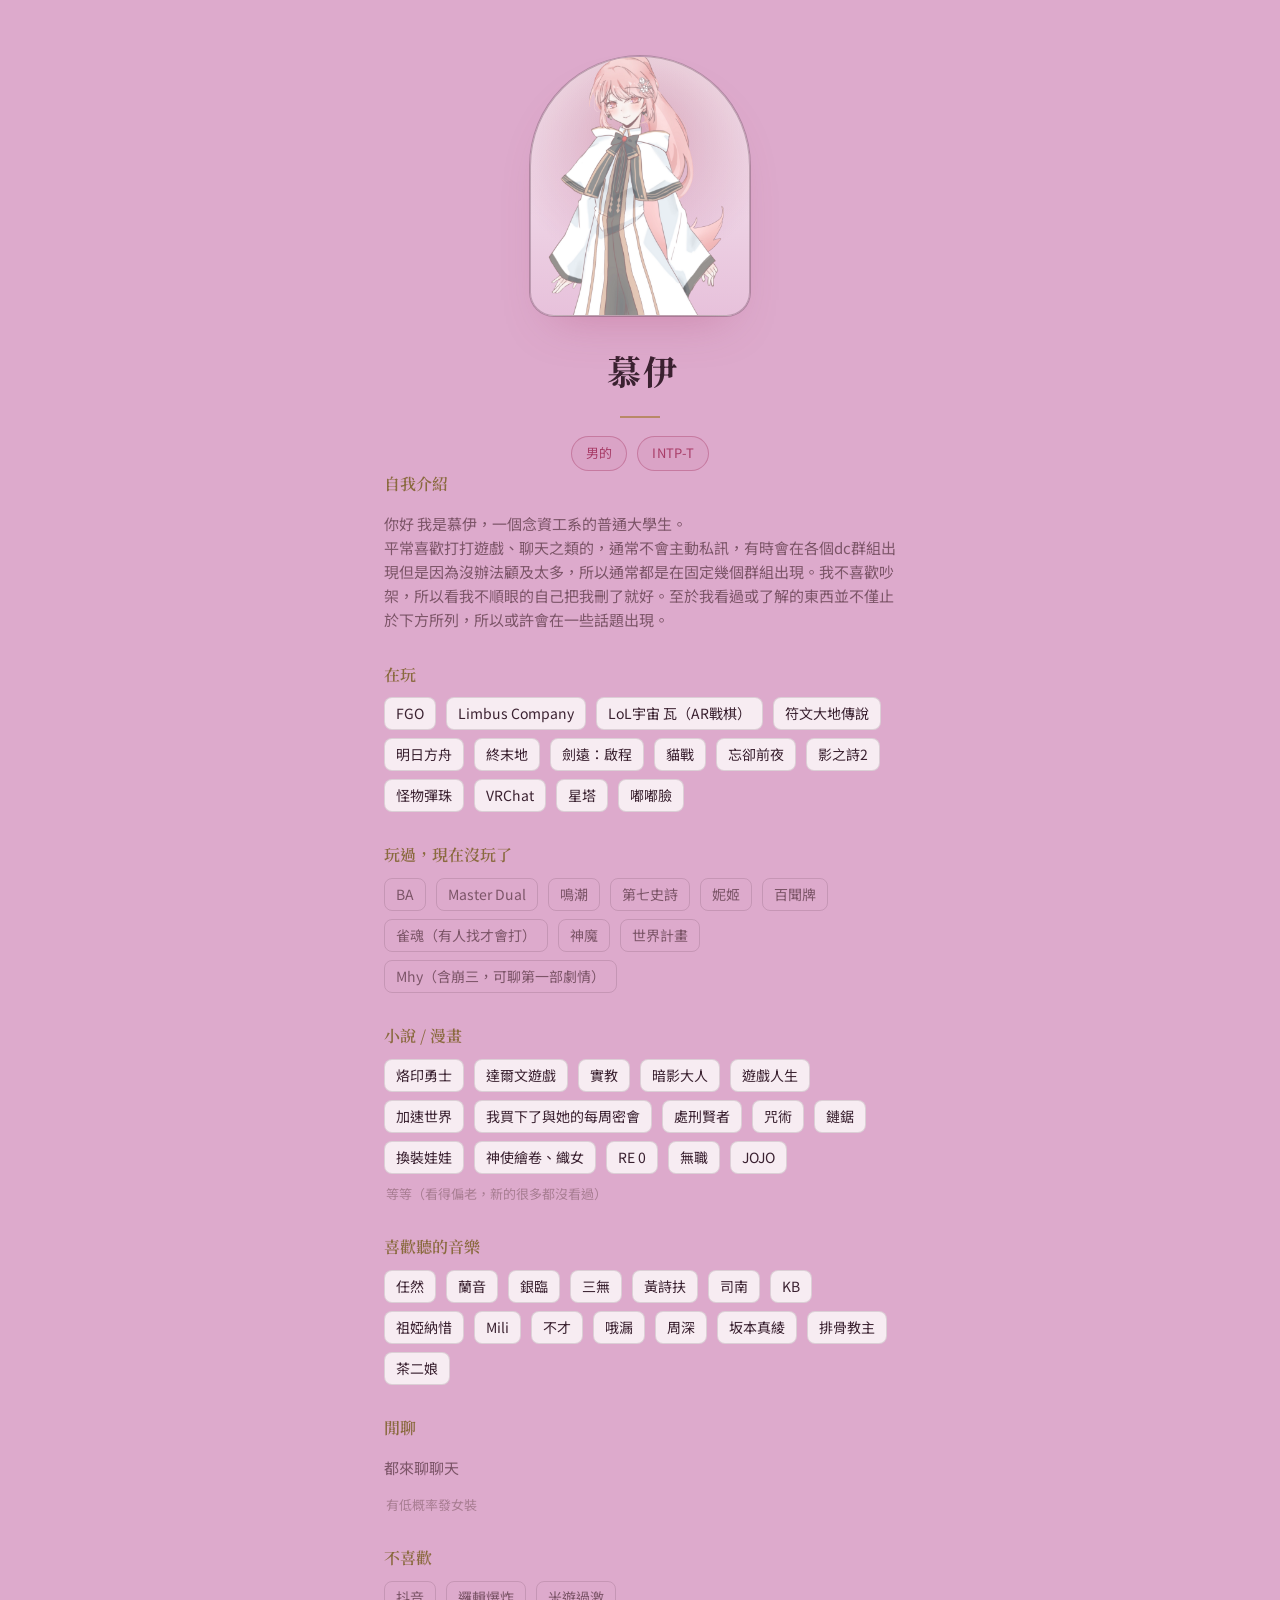
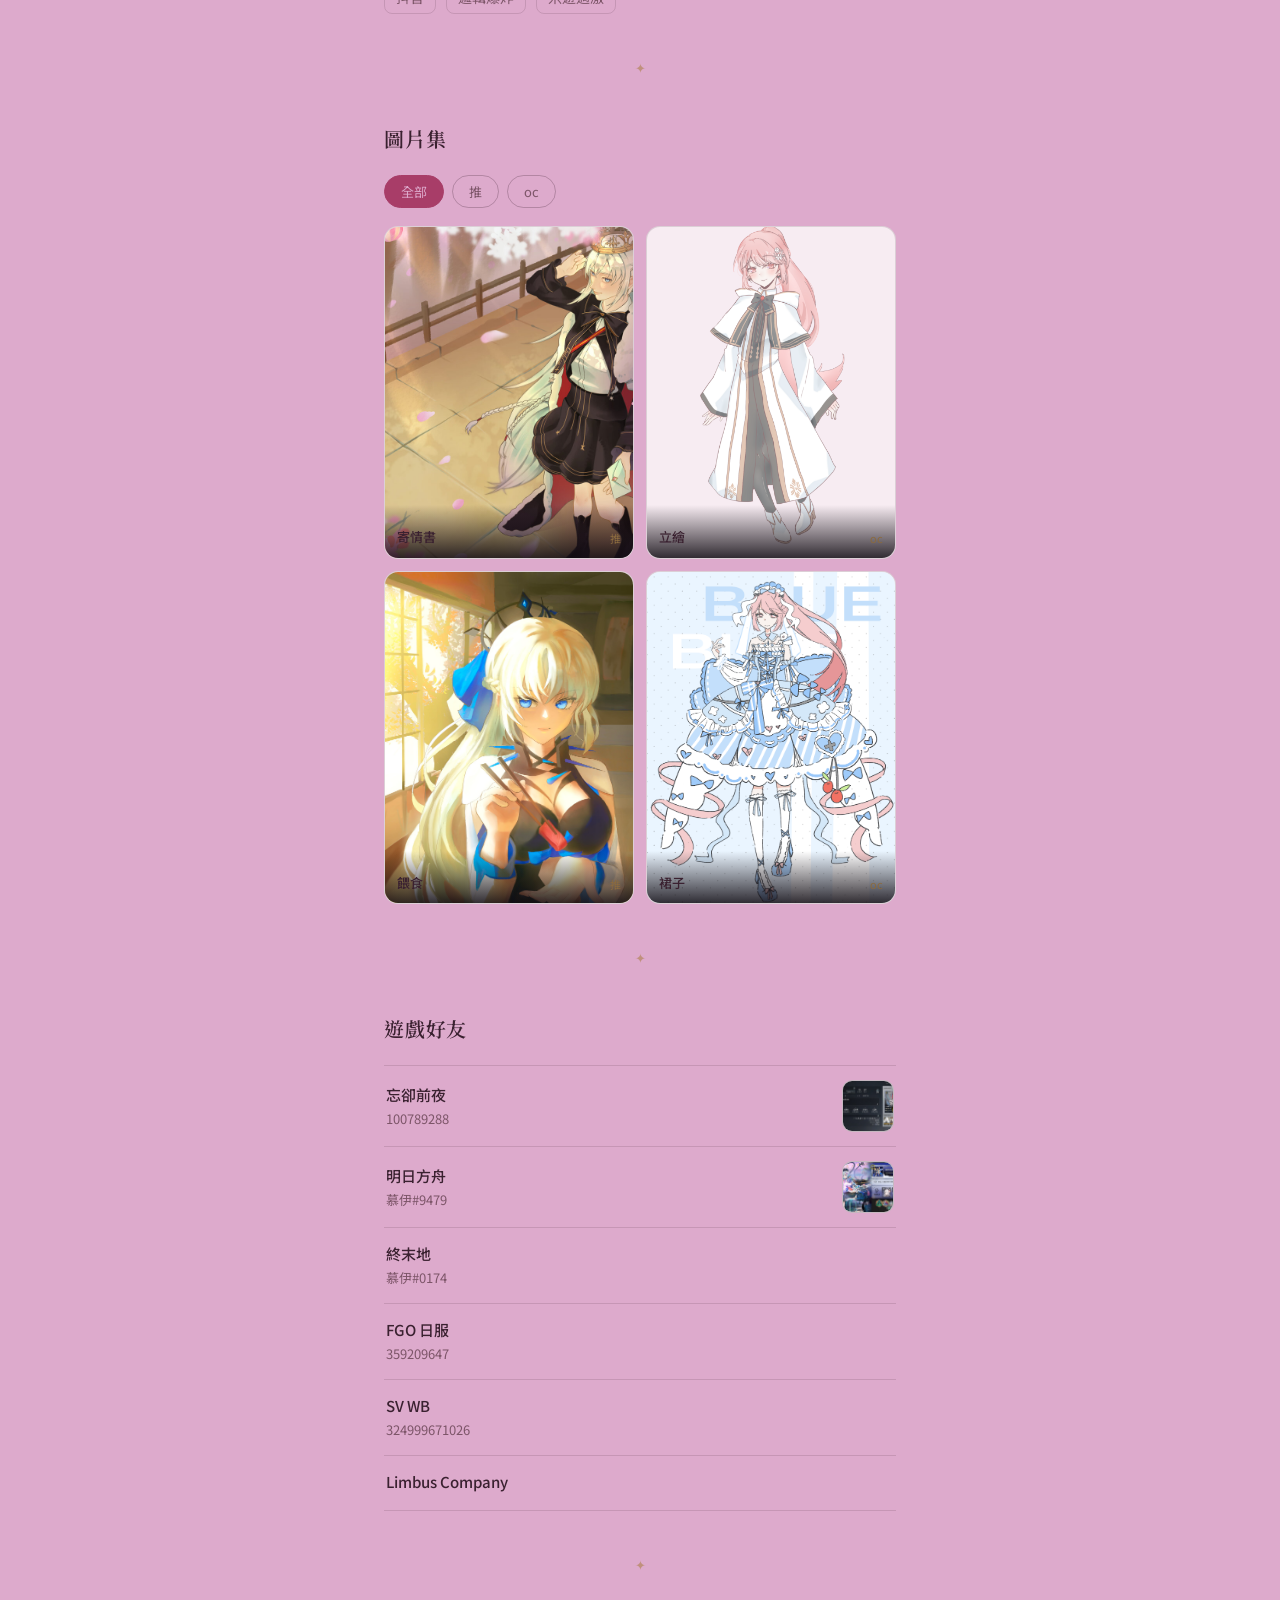
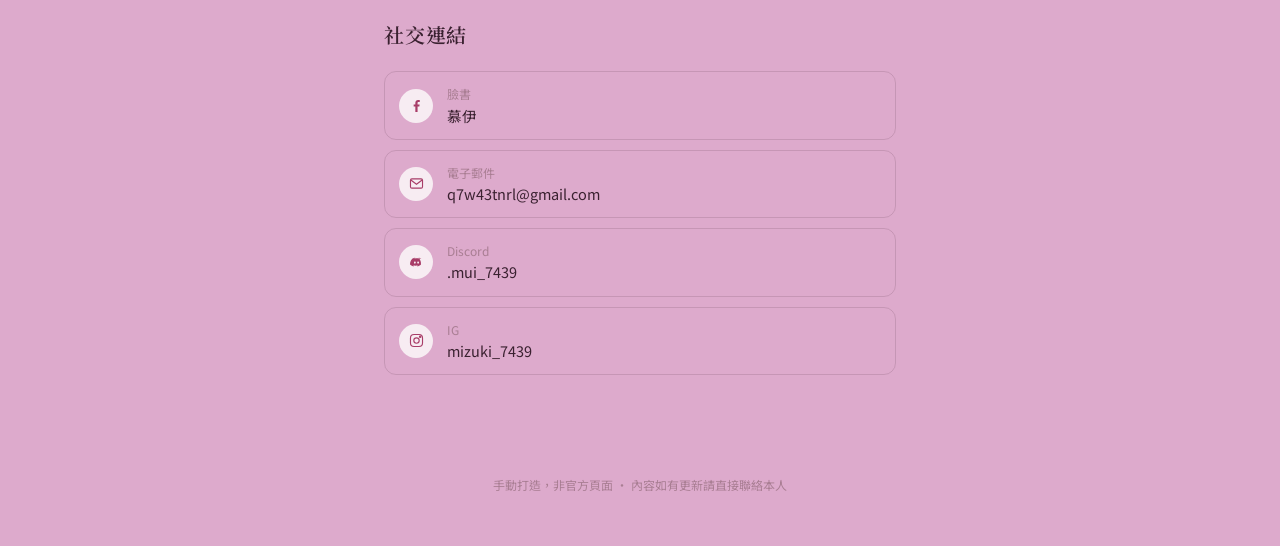
==== index.html @ de27604f "Add files via upload" ====
<!DOCTYPE html>
<html lang="zh-Hant">
<head>
<meta charset="UTF-8" />
<meta name="viewport" content="width=device-width, initial-scale=1.0" />
<title>慕伊</title>
<meta name="description" content="慕伊的檔案" />
<link rel="icon" href="data:,">
<link rel="preconnect" href="https://fonts.googleapis.com">
<link rel="preconnect" href="https://fonts.gstatic.com" crossorigin>
<link href="https://fonts.googleapis.com/css2?family=Noto+Serif+TC:wght@500;700&family=Noto+Sans+TC:wght@400;500;700&display=swap" rel="stylesheet">
<link rel="stylesheet" href="style.css" />
</head>
<body>

<div class="page">

  <!-- 個人檔案 -->
  <header class="hero" id="hero"></header>

  <!-- 關於 / 遊戲清單 -->
  <section class="section" id="about-section">
    <div id="about"></div>
  </section>

  <div class="divider" aria-hidden="true"><span>✦</span></div>

  <!-- 圖片集 -->
  <section class="section" id="gallery-section">
    <h2 class="section-title">圖片集</h2>
    <div class="gallery-filters" id="gallery-filters"></div>
    <div class="gallery-grid" id="gallery-grid"></div>
  </section>

  <div class="divider" aria-hidden="true"><span>✦</span></div>

  <!-- 遊戲好友 -->
  <section class="section" id="friends-section">
    <h2 class="section-title">遊戲好友</h2>
    <div class="friends-list" id="friends-list"></div>
  </section>

  <div class="divider" aria-hidden="true"><span>✦</span></div>

  <!-- 社交連結 -->
  <section class="section" id="social-section">
    <h2 class="section-title">社交連結</h2>
    <div class="social-list" id="social-list"></div>
  </section>

  <footer class="footer">
    <p>手動打造，非官方頁面 · 內容如有更新請直接聯絡本人</p>
  </footer>

</div>

<!-- 圖片燈箱 -->
<div class="lightbox" id="lightbox" hidden>
  <button class="lightbox-close" id="lightbox-close" aria-label="關閉">✕</button>
  <div class="lightbox-body">
    <img id="lightbox-img" src="" alt="" />
    <div class="lightbox-caption" id="lightbox-caption" hidden></div>
  </div>
</div>

<script src="data.js?v=1.1"></script>
<script src="script.js?v=1.1"></script>
</body>
</html>
---- style.css ----
/* ============================================================
   慕伊 — 遊戲檔案卡
   色彩：淡粉底色 #ddaacc、深玫瑰紅點綴、暖金滾邊
   ============================================================ */

:root {
  --bg: #ddaacc;
  --bg-soft: #e7c1db;
  --panel: #f7ecf2;
  --line: rgba(58, 33, 48, 0.14);
  --line-strong: rgba(58, 33, 48, 0.26);

  --text: #3a2130;
  --text-muted: #7c5568;
  --text-faint: #a97e93;

  --rose: #a83d68;
  --rose-rgb: 168, 61, 104;
  --rose-deep: #8a2f54;
  --gold: #a97c3d;
  --gold-soft: #8a6a3f;

  --serif: "Noto Serif TC", "Songti TC", serif;
  --sans: "Noto Sans TC", "PingFang TC", sans-serif;

  --max-w: 560px;
}

* { box-sizing: border-box; }

html { -webkit-tap-highlight-color: transparent; }

body {
  margin: 0;
  background:
    radial-gradient(ellipse 900px 500px at 50% -10%, rgba(var(--rose-rgb), 0.13), transparent 60%),
    var(--bg);
  color: var(--text);
  font-family: var(--sans);
  line-height: 1.6;
  -webkit-font-smoothing: antialiased;
}

@media (prefers-reduced-motion: reduce) {
  * { animation-duration: 0.001ms !important; transition-duration: 0.001ms !important; }
}

.page {
  max-width: var(--max-w);
  margin: 0 auto;
  padding: 56px 24px 40px;
}

/* ---------------- Hero ---------------- */

.hero {
  display: flex;
  flex-direction: column;
  align-items: center;
  text-align: center;
}

.hero-frame {
  width: 220px;
  height: 260px;
  border-radius: 130px 130px 28px 28px;
  overflow: hidden;
  background:
    radial-gradient(circle at 50% 28%, rgba(var(--rose-rgb), 0.35), transparent 65%),
    linear-gradient(180deg, var(--panel), var(--bg-soft));
  border: 1px solid var(--line-strong);
  position: relative;
  box-shadow: 0 0 0 1px rgba(0,0,0,0.2), 0 24px 48px -24px rgba(var(--rose-rgb), 0.35);
}

.hero-frame img {
  width: 100%;
  height: 100%;
  object-fit: cover;
  object-position: 50% 12%;
  display: block;
}

.hero-name {
  margin: 28px 0 4px;
  font-family: var(--serif);
  font-weight: 700;
  font-size: 34px;
  letter-spacing: 0.06em;
}

.hero-name .emoji { margin-right: 6px; }

.hero-rule {
  width: 40px;
  height: 2px;
  background: var(--gold);
  opacity: 0.7;
  margin: 14px 0 18px;
}

.tag-row {
  display: flex;
  flex-wrap: wrap;
  gap: 10px;
  justify-content: center;
}

.tag {
  font-size: 13px;
  letter-spacing: 0.02em;
  color: var(--rose);
  border: 1px solid rgba(var(--rose-rgb), 0.4);
  border-radius: 999px;
  padding: 6px 14px;
  background: rgba(var(--rose-rgb), 0.06);
}

/* ---------------- Sections & dividers ---------------- */

.section { padding: 44px 0; }
.section:first-of-type { padding-top: 0; }

.section-title {
  font-family: var(--serif);
  font-weight: 600;
  font-size: 20px;
  letter-spacing: 0.04em;
  margin: 0 0 20px;
  color: var(--text);
}

.divider {
  display: flex;
  justify-content: center;
  color: var(--gold);
  opacity: 0.55;
  font-size: 13px;
}

/* ---------------- About / game lists ---------------- */

.about-block { margin-bottom: 30px; }
.about-block:last-child { margin-bottom: 0; }

.about-label {
  font-family: var(--serif);
  font-size: 16px;
  font-weight: 600;
  color: var(--gold-soft);
  margin: 0 0 10px;
}

.chip-cloud {
  display: flex;
  flex-wrap: wrap;
  gap: 8px 10px;
  line-height: 1.5;
}

.chip {
  font-size: 14px;
  color: var(--text);
  background: var(--panel);
  border: 1px solid var(--line);
  border-radius: 8px;
  padding: 5px 11px;
}

.chip.dim {
  color: var(--text-muted);
  background: transparent;
}

.about-note {
  margin: 10px 2px 0;
  font-size: 13px;
  color: var(--text-faint);
}

.about-plain {
  font-size: 15px;
  color: var(--text-muted);
  white-space: pre-line;
}

/* ---------------- Gallery ---------------- */

.gallery-filters {
  display: flex;
  gap: 8px;
  margin-bottom: 18px;
}

.filter-btn {
  font-family: var(--sans);
  font-size: 13px;
  color: var(--text-muted);
  background: transparent;
  border: 1px solid var(--line-strong);
  border-radius: 999px;
  padding: 6px 16px;
  cursor: pointer;
  transition: color 0.15s ease, border-color 0.15s ease, background 0.15s ease;
}

.filter-btn:hover { color: var(--text); border-color: var(--rose); }

.filter-btn.active {
  color: var(--bg);
  background: var(--rose);
  border-color: var(--rose);
}

.gallery-grid {
  display: grid;
  grid-template-columns: repeat(2, 1fr);
  gap: 12px;
}

.gallery-item {
  position: relative;
  border-radius: 14px;
  overflow: hidden;
  border: 1px solid var(--line);
  cursor: pointer;
  background: var(--panel);
  aspect-ratio: 3 / 4;
}

.gallery-item img {
  width: 100%;
  height: 100%;
  object-fit: cover;
  display: block;
  transition: transform 0.4s ease;
}

.gallery-item:hover img { transform: scale(1.04); }

.gallery-caption {
  position: absolute;
  left: 0; right: 0; bottom: 0;
  padding: 22px 12px 10px;
  background: linear-gradient(180deg, transparent, rgba(15, 10, 17, 0.85));
  font-size: 13px;
  display: flex;
  justify-content: space-between;
  align-items: flex-end;
}

.gallery-caption .g-title { font-weight: 500; }
.gallery-caption .g-tag { color: var(--gold-soft); font-size: 11px; }

.gallery-empty {
  grid-column: 1 / -1;
  text-align: center;
  color: var(--text-faint);
  font-size: 14px;
  padding: 24px 0;
}

/* ---------------- Friends ---------------- */

.friends-list {
  display: flex;
  flex-direction: column;
  border-top: 1px solid var(--line);
}

.friend-row {
  display: flex;
  align-items: center;
  gap: 14px;
  padding: 14px 2px;
  border-bottom: 1px solid var(--line);
}

.friend-info { flex: 1; min-width: 0; }

.friend-game {
  font-size: 15px;
  font-weight: 500;
  color: var(--text);
}

.friend-id {
  font-size: 13px;
  color: var(--text-muted);
  margin-top: 2px;
  word-break: break-all;
}

.friend-thumb {
  width: 52px;
  height: 52px;
  border-radius: 10px;
  overflow: hidden;
  border: 1px solid var(--line-strong);
  flex-shrink: 0;
  cursor: pointer;
  background: var(--panel);
}

.friend-thumb img {
  width: 100%;
  height: 100%;
  object-fit: cover;
  display: block;
}

/* ---------------- Social ---------------- */

.social-list {
  display: flex;
  flex-direction: column;
  gap: 10px;
}

.social-row {
  display: flex;
  align-items: center;
  gap: 14px;
  padding: 12px 14px;
  border: 1px solid var(--line);
  border-radius: 12px;
  color: var(--text);
  text-decoration: none;
  transition: border-color 0.15s ease, background 0.15s ease;
}

a.social-row:hover { border-color: var(--rose); background: rgba(var(--rose-rgb), 0.05); }
.social-row.no-link { cursor: default; }

.social-icon {
  width: 34px;
  height: 34px;
  border-radius: 50%;
  display: flex;
  align-items: center;
  justify-content: center;
  background: var(--panel);
  color: var(--rose);
  flex-shrink: 0;
}

.social-icon svg { width: 17px; height: 17px; }

.social-label {
  font-size: 12px;
  color: var(--text-faint);
}

.social-value {
  font-size: 14.5px;
  color: var(--text);
}

/* ---------------- Footer ---------------- */

.footer {
  margin-top: 56px;
  text-align: center;
  font-size: 12px;
  color: var(--text-faint);
}

/* ---------------- Lightbox ---------------- */

.lightbox {
  position: fixed;
  inset: 0;
  background: rgba(12, 8, 13, 0.92);
  display: flex;
  align-items: center;
  justify-content: center;
  padding: 32px;
  z-index: 100;
}

.lightbox[hidden] { display: none; }

.lightbox-body {
  display: flex;
  flex-direction: column;
  align-items: center;
  max-width: 100%;
  max-height: 100%;
  overflow-y: auto;
}

.lightbox img {
  max-width: 100%;
  max-height: 72vh;
  border-radius: 8px;
  box-shadow: 0 30px 60px rgba(0,0,0,0.5);
  display: block;
}

.lightbox-caption {
  width: 100%;
  max-width: 460px;
  margin-top: 18px;
  padding: 14px 4px 0;
}

.lightbox-caption[hidden] { display: none; }

.lightbox-caption-head {
  display: flex;
  align-items: center;
  gap: 10px;
  margin-bottom: 8px;
}

.lightbox-caption-title {
  font-family: var(--serif);
  font-size: 17px;
  font-weight: 600;
  color: var(--text);
}

.lightbox-caption-tag {
  font-size: 12px;
  color: var(--gold-soft);
  border: 1px solid rgba(201, 164, 104, 0.4);
  border-radius: 999px;
  padding: 2px 10px;
}

.lightbox-caption-desc {
  margin: 0;
  font-size: 14px;
  line-height: 1.7;
  color: var(--text-muted);
  white-space: pre-line;
}

.lightbox-close {
  position: absolute;
  top: 20px;
  right: 24px;
  background: none;
  border: none;
  color: var(--text);
  font-size: 22px;
  cursor: pointer;
  line-height: 1;
  padding: 8px;
}

/* ---------------- Responsive ---------------- */

@media (max-width: 380px) {
  .hero-name { font-size: 28px; }
  .hero-frame { width: 190px; height: 224px; }
}
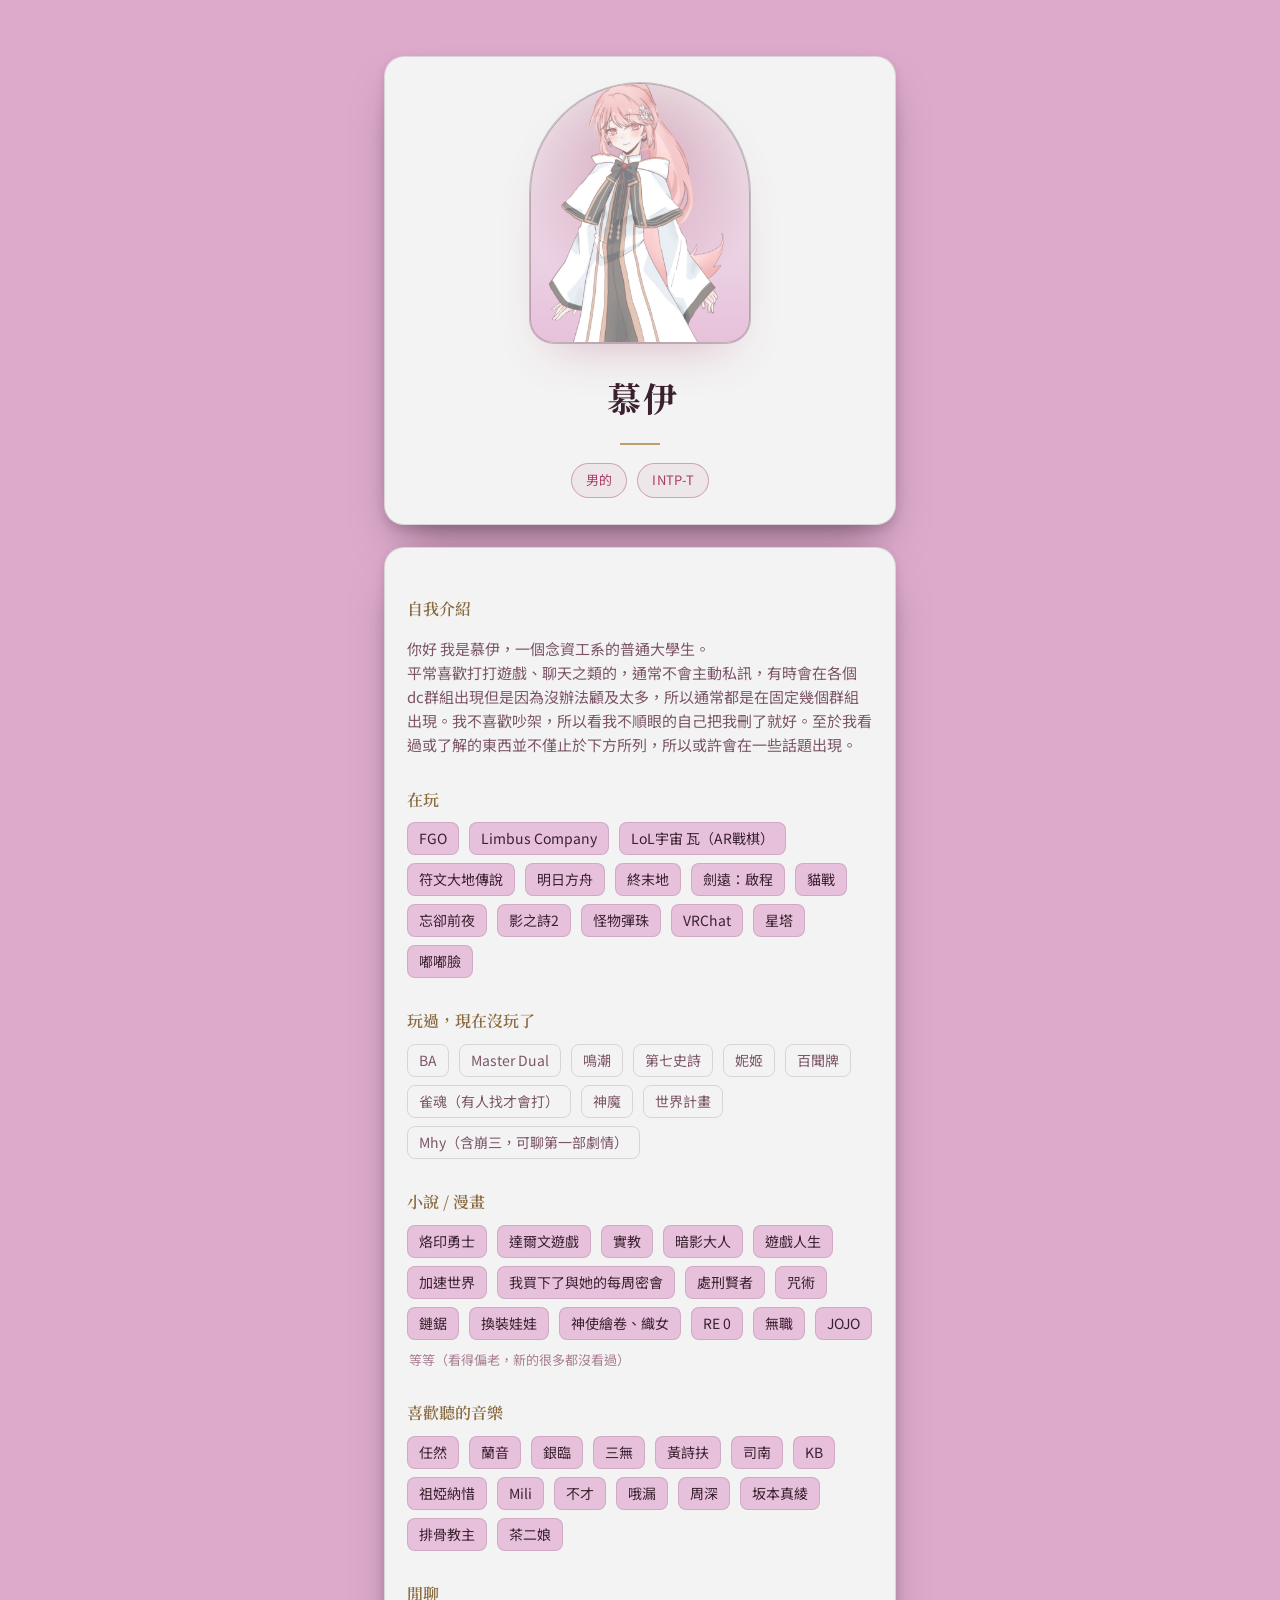
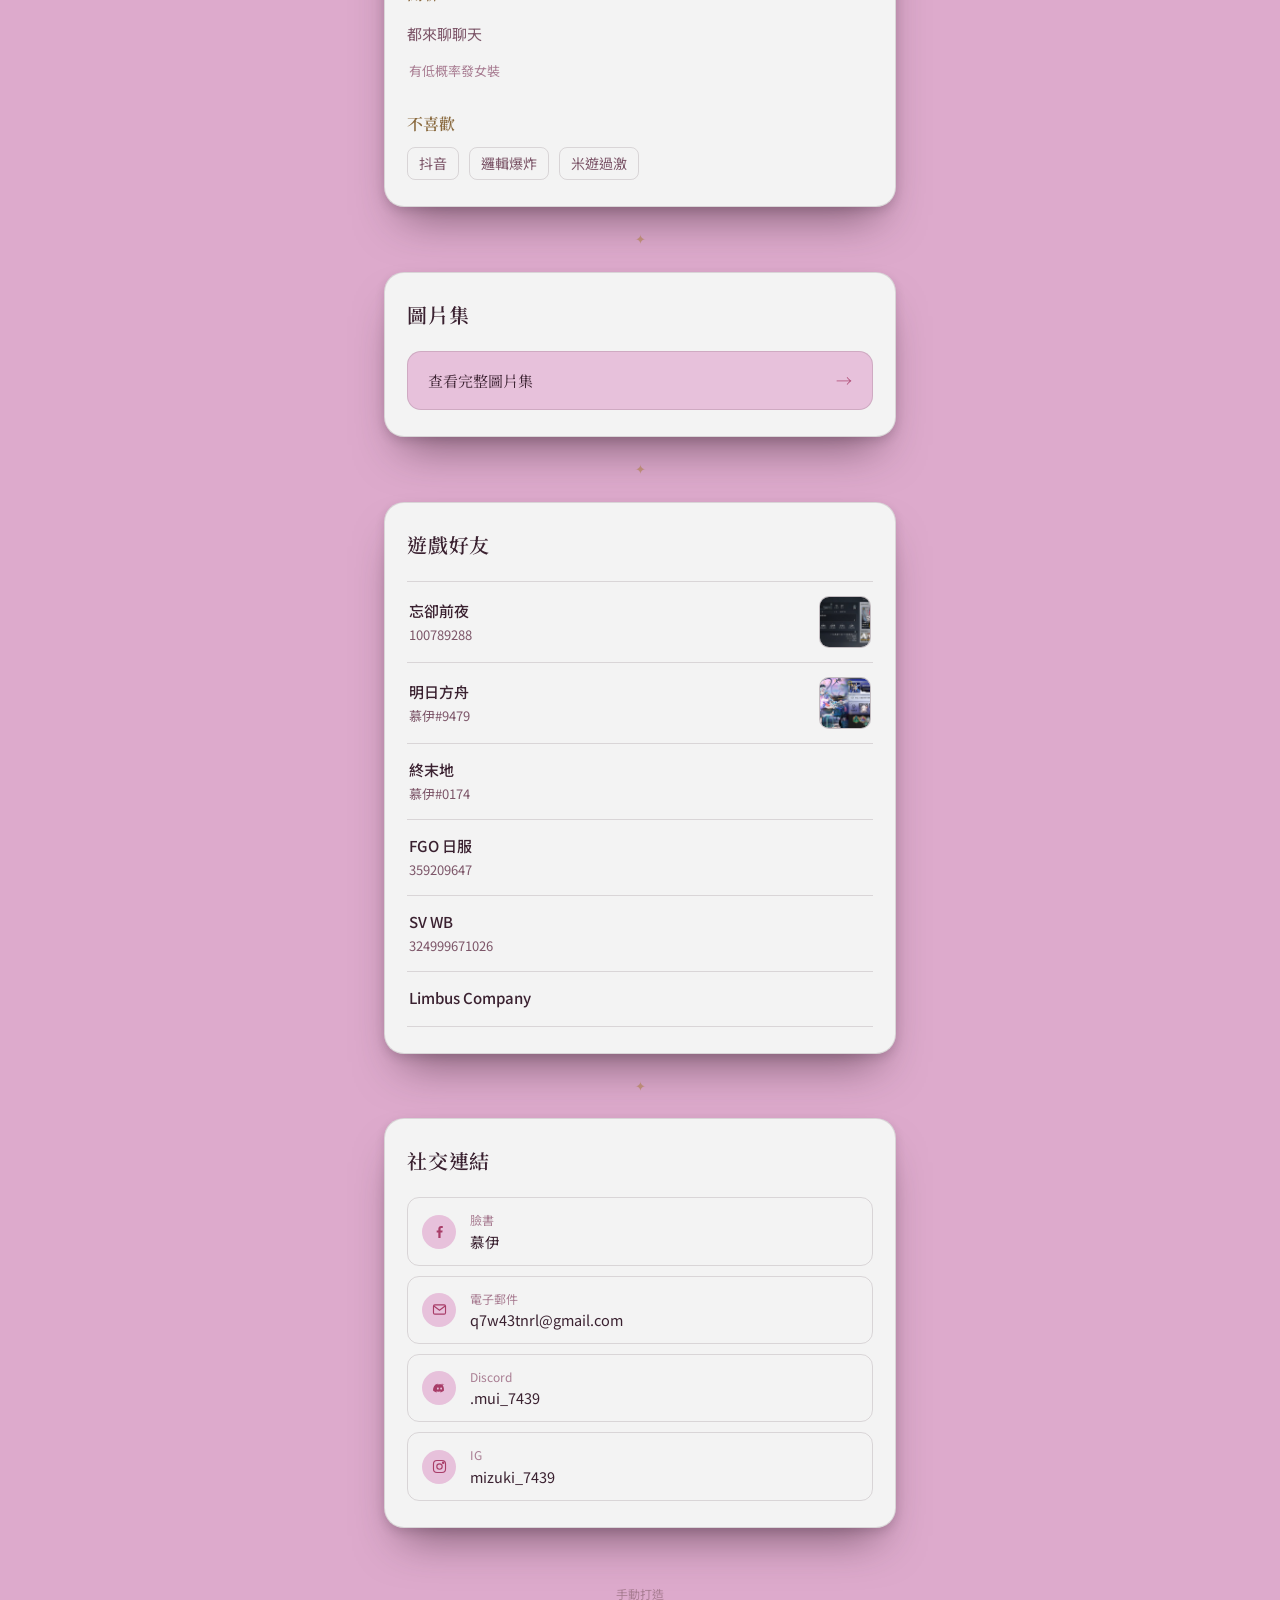
==== commit 57f656aa: "index.html" ====
--- a/index.html
+++ b/index.html
@@ -16,26 +16,28 @@
 <div class="page">
 
   <!-- 個人檔案 -->
-  <header class="hero" id="hero"></header>
+  <header class="hero card-section" id="hero"></header>
 
   <!-- 關於 / 遊戲清單 -->
-  <section class="section" id="about-section">
+  <section class="section card-section" id="about-section">
     <div id="about"></div>
   </section>
 
   <div class="divider" aria-hidden="true"><span>✦</span></div>
 
-  <!-- 圖片集 -->
-  <section class="section" id="gallery-section">
+  <!-- 圖片集連結 -->
+  <section class="section card-section" id="works-link-section">
     <h2 class="section-title">圖片集</h2>
-    <div class="gallery-filters" id="gallery-filters"></div>
-    <div class="gallery-grid" id="gallery-grid"></div>
+    <a class="works-link" href="works.html">
+      查看完整圖片集
+      <span class="works-link-arrow">→</span>
+    </a>
   </section>
 
   <div class="divider" aria-hidden="true"><span>✦</span></div>
 
   <!-- 遊戲好友 -->
-  <section class="section" id="friends-section">
+  <section class="section card-section" id="friends-section">
     <h2 class="section-title">遊戲好友</h2>
     <div class="friends-list" id="friends-list"></div>
   </section>
@@ -43,13 +45,13 @@
   <div class="divider" aria-hidden="true"><span>✦</span></div>
 
   <!-- 社交連結 -->
-  <section class="section" id="social-section">
+  <section class="section card-section" id="social-section">
     <h2 class="section-title">社交連結</h2>
     <div class="social-list" id="social-list"></div>
   </section>
 
   <footer class="footer">
-    <p>手動打造，非官方頁面 · 內容如有更新請直接聯絡本人</p>
+    <p>手動打造</p>
   </footer>
 
 </div>
@@ -63,7 +65,7 @@
   </div>
 </div>
 
-<script src="data.js?v=1.1"></script>
-<script src="script.js?v=1.1"></script>
+<script src="data.js?v=1.5"></script>
+<script src="script.js?v=1.5"></script>
 </body>
 </html>
--- a/style.css
+++ b/style.css
@@ -6,7 +6,7 @@
 :root {
   --bg: #ddaacc;
   --bg-soft: #e7c1db;
-  --panel: #f7ecf2;
+  --panel: #f3f3f3;
   --line: rgba(58, 33, 48, 0.14);
   --line-strong: rgba(58, 33, 48, 0.26);
 
@@ -116,10 +116,36 @@
   background: rgba(var(--rose-rgb), 0.06);
 }
 
+.avatar-credit {
+  text-align: center;
+  margin-top: 16px;
+  font-size: 11.5px;
+  color: var(--text-faint);
+}
+.avatar-credit a {
+  color: var(--rose);
+  text-decoration: none;
+  border-bottom: 1px solid rgba(var(--rose-rgb), 0.4);
+}
+.avatar-credit a:hover { border-color: var(--rose); }
+
 /* ---------------- Sections & dividers ---------------- */
 
 .section { padding: 44px 0; }
 .section:first-of-type { padding-top: 0; }
+
+.card-section {
+  padding: 26px 22px;
+  margin: 22px 0;
+  background: var(--panel);
+  border: 1px solid var(--line);
+  border-radius: 20px;
+  box-shadow: 0 26px 46px -18px rgba(58, 33, 48, 0.6), 0 4px 10px rgba(58, 33, 48, 0.16);
+}
+.card-section:first-of-type,
+.card-section + .card-section {
+  margin-top: 0;
+}
 
 .section-title {
   font-family: var(--serif);
@@ -142,6 +168,7 @@
 
 .about-block { margin-bottom: 30px; }
 .about-block:last-child { margin-bottom: 0; }
+.intro-block { margin-top: 48px; }
 
 .about-label {
   font-family: var(--serif);
@@ -161,7 +188,7 @@
 .chip {
   font-size: 14px;
   color: var(--text);
-  background: var(--panel);
+  background: var(--bg-soft);
   border: 1px solid var(--line);
   border-radius: 8px;
   padding: 5px 11px;
@@ -339,7 +366,7 @@
   display: flex;
   align-items: center;
   justify-content: center;
-  background: var(--panel);
+  background: var(--bg-soft);
   color: var(--rose);
   flex-shrink: 0;
 }
@@ -364,6 +391,105 @@
   font-size: 12px;
   color: var(--text-faint);
 }
+
+/* ---------------- 圖片集連結（首頁）---------------- */
+
+.works-link {
+  display: flex;
+  align-items: center;
+  justify-content: space-between;
+  padding: 16px 20px;
+  border: 1px solid var(--line);
+  border-radius: 14px;
+  background: var(--bg-soft);
+  color: var(--text);
+  text-decoration: none;
+  font-family: var(--serif);
+  font-size: 15px;
+  transition: border-color 0.2s ease, transform 0.2s ease;
+}
+.works-link:hover { border-color: var(--rose); transform: translateX(2px); }
+.works-link-arrow { color: var(--rose); font-size: 16px; }
+
+/* ---------------- 圖片集頁面（works.html）---------------- */
+
+.back-link {
+  display: inline-block;
+  margin-bottom: 22px;
+  font-size: 13px;
+  color: var(--text-muted);
+  text-decoration: none;
+  border-bottom: 1px solid transparent;
+}
+.back-link:hover { color: var(--rose); border-color: var(--rose); }
+
+.works-header { margin-bottom: 30px; }
+.works-title {
+  font-family: var(--serif);
+  font-size: 26px;
+  font-weight: 700;
+  color: var(--text);
+}
+
+/* ---------------- R-18 gate ---------------- */
+
+.nsfw-gate {
+  border: 1px dashed var(--line-strong);
+  border-radius: 14px;
+  padding: 22px 20px;
+  text-align: center;
+}
+.nsfw-gate-text {
+  font-size: 13.5px;
+  line-height: 1.7;
+  color: var(--text-muted);
+  margin-bottom: 16px;
+}
+.nsfw-gate-btn {
+  font-family: var(--sans);
+  font-size: 14px;
+  font-weight: 500;
+  color: var(--panel);
+  background: var(--rose-deep);
+  border: none;
+  border-radius: 999px;
+  padding: 10px 22px;
+  cursor: pointer;
+  transition: opacity 0.2s ease;
+}
+.nsfw-gate-btn:hover { opacity: 0.85; }
+
+.nsfw-list[hidden] { display: none; }
+.nsfw-list {
+  display: flex;
+  flex-direction: column;
+  gap: 10px;
+}
+.nsfw-row {
+  display: flex;
+  align-items: baseline;
+  gap: 10px;
+  flex-wrap: wrap;
+  padding: 12px 16px;
+  border: 1px solid var(--line);
+  border-radius: 12px;
+  background: var(--panel);
+  text-decoration: none;
+  color: var(--text);
+  transition: border-color 0.2s ease;
+}
+.nsfw-row:not(.no-link):hover { border-color: var(--rose); }
+.nsfw-row.no-link { color: var(--text-faint); cursor: default; }
+.nsfw-title { font-family: var(--serif); font-size: 15px; }
+.nsfw-tag {
+  font-size: 11.5px;
+  color: var(--rose);
+  border: 1px solid rgba(var(--rose-rgb), 0.4);
+  border-radius: 999px;
+  padding: 1px 9px;
+}
+.nsfw-desc { font-size: 13px; color: var(--text-muted); }
+.nsfw-artist { font-size: 12px; color: var(--text-faint); }
 
 /* ---------------- Lightbox ---------------- */
 
@@ -436,6 +562,18 @@
   white-space: pre-line;
 }
 
+.lightbox-caption-artist {
+  margin: 8px 0 0;
+  font-size: 12.5px;
+  color: var(--text-faint);
+}
+.lightbox-caption-artist a {
+  color: var(--rose);
+  text-decoration: none;
+  border-bottom: 1px solid rgba(var(--rose-rgb), 0.4);
+}
+.lightbox-caption-artist a:hover { border-color: var(--rose); }
+
 .lightbox-close {
   position: absolute;
   top: 20px;
@@ -455,3 +593,4 @@
   .hero-name { font-size: 28px; }
   .hero-frame { width: 190px; height: 224px; }
 }
+
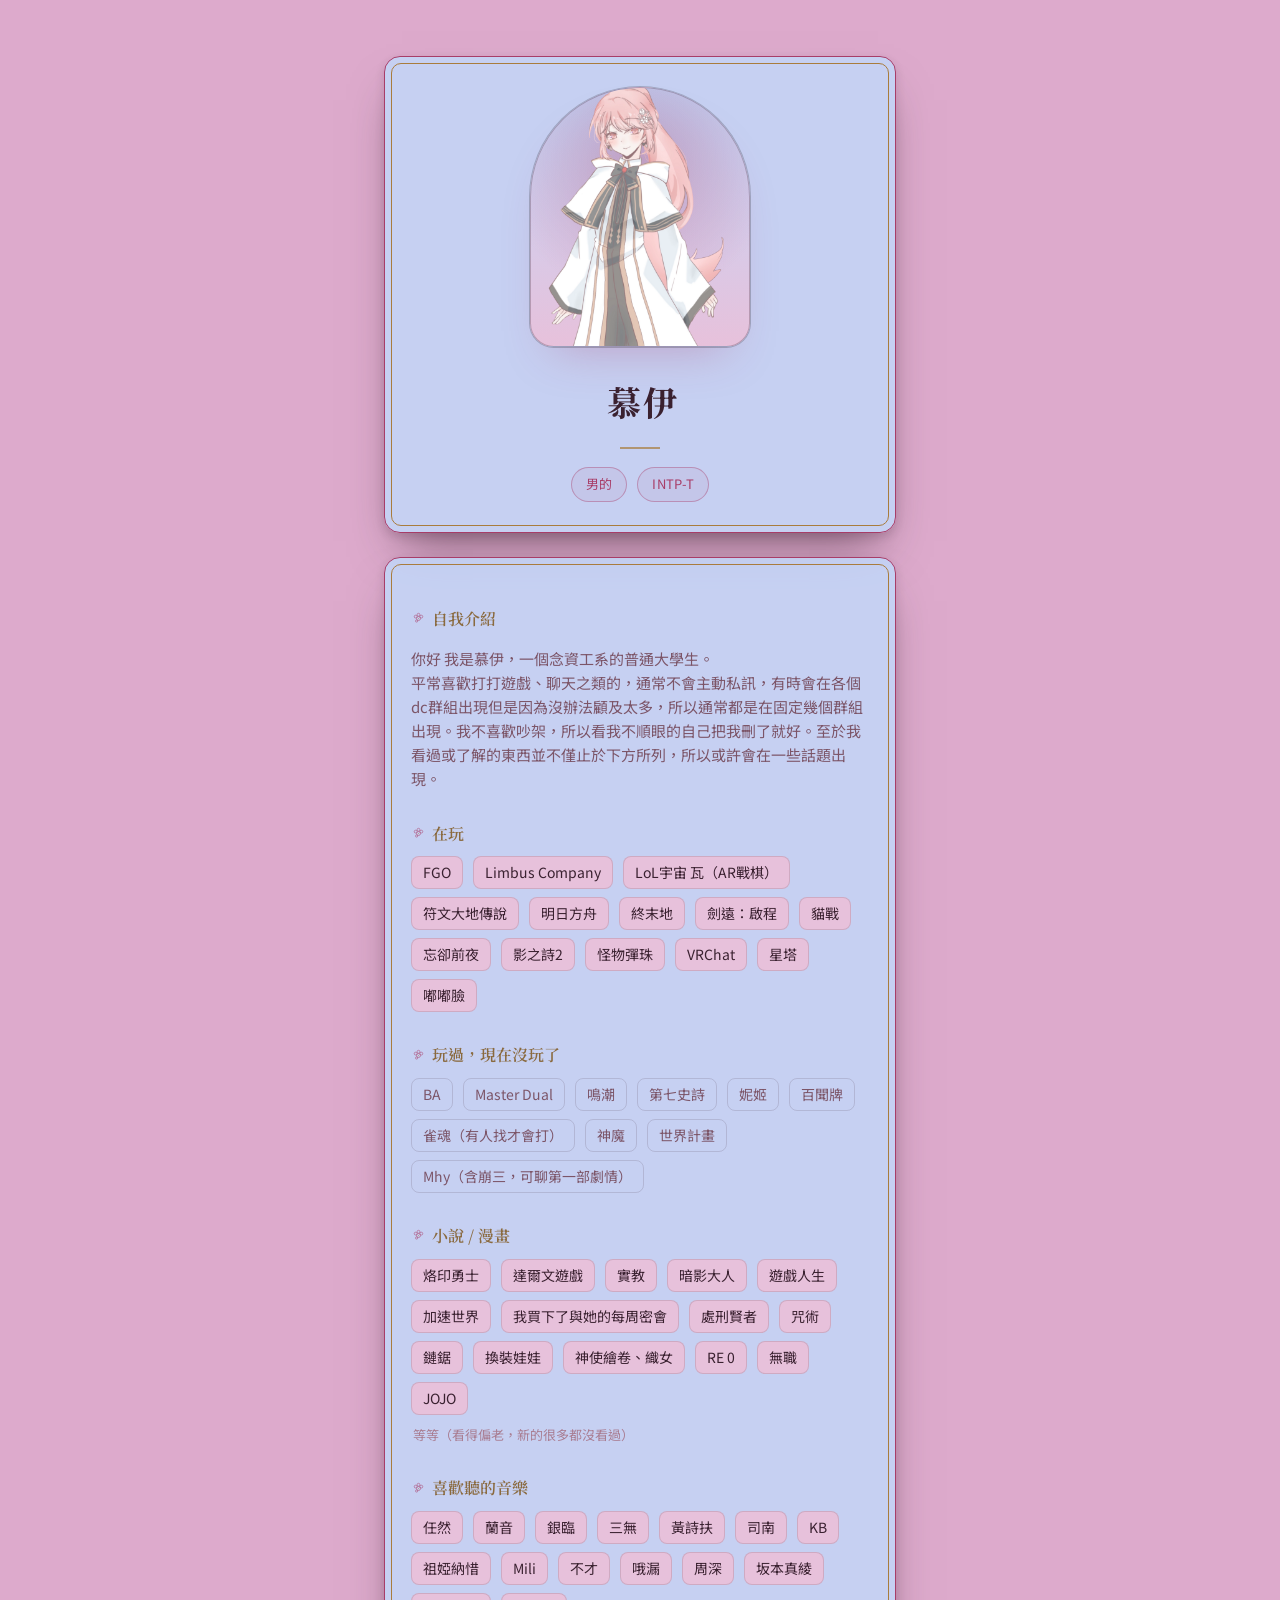
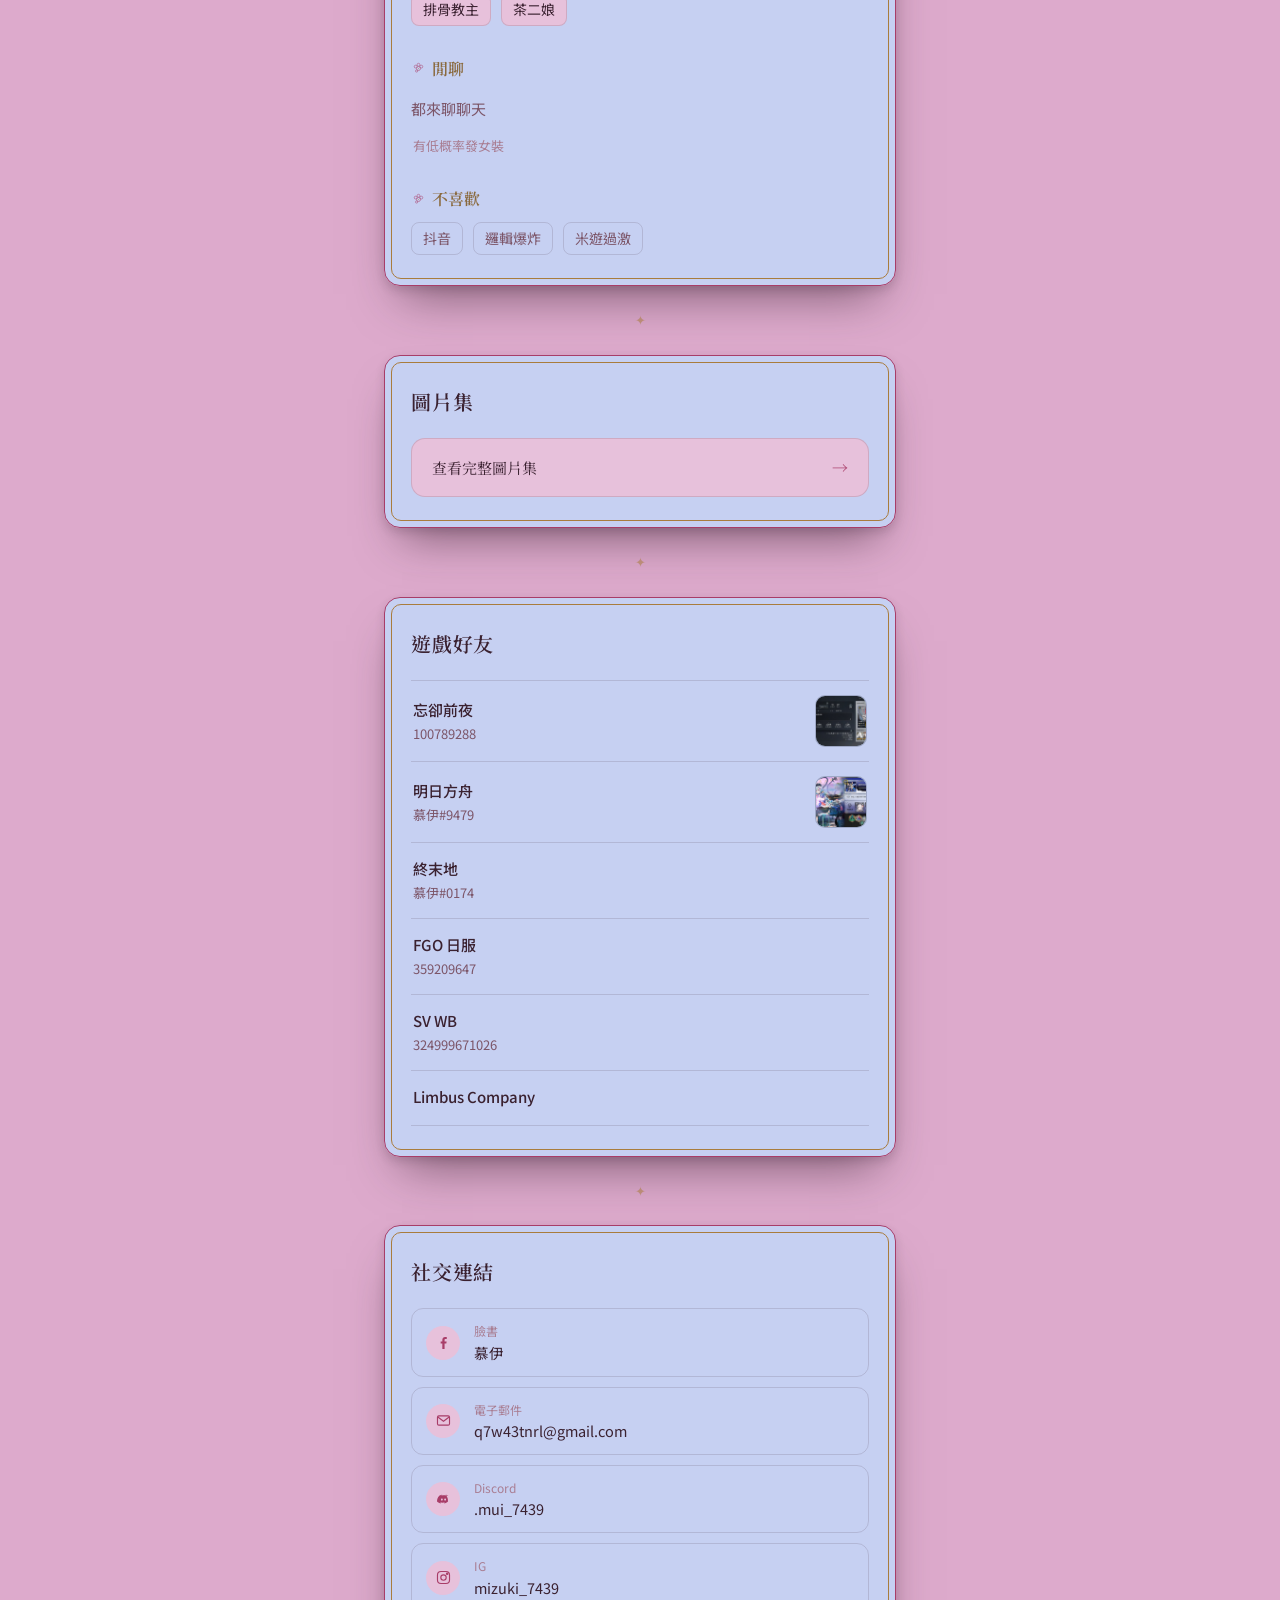
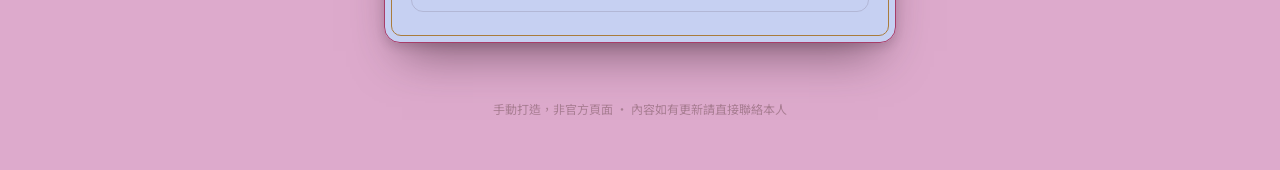
==== commit 1dc9f092: "Add files via upload" ====
--- a/index.html
+++ b/index.html
@@ -9,7 +9,7 @@
 <link rel="preconnect" href="https://fonts.googleapis.com">
 <link rel="preconnect" href="https://fonts.gstatic.com" crossorigin>
 <link href="https://fonts.googleapis.com/css2?family=Noto+Serif+TC:wght@500;700&family=Noto+Sans+TC:wght@400;500;700&display=swap" rel="stylesheet">
-<link rel="stylesheet" href="style.css" />
+<link rel="stylesheet" href="style.css?v=1.2" />
 </head>
 <body>
 
@@ -51,7 +51,7 @@
   </section>
 
   <footer class="footer">
-    <p>手動打造</p>
+    <p>手動打造，非官方頁面 · 內容如有更新請直接聯絡本人</p>
   </footer>
 
 </div>
@@ -65,7 +65,7 @@
   </div>
 </div>
 
-<script src="data.js?v=1.5"></script>
-<script src="script.js?v=1.5"></script>
+<script src="data.js?v=1.2"></script>
+<script src="script.js?v=1.2"></script>
 </body>
 </html>
--- a/style.css
+++ b/style.css
@@ -6,7 +6,8 @@
 :root {
   --bg: #ddaacc;
   --bg-soft: #e7c1db;
-  --panel: #f3f3f3;
+  --panel: #c2d7fa;
+  --panel-rgb: 194, 215, 250;
   --line: rgba(58, 33, 48, 0.14);
   --line-strong: rgba(58, 33, 48, 0.26);
 
@@ -135,12 +136,21 @@
 .section:first-of-type { padding-top: 0; }
 
 .card-section {
-  padding: 26px 22px;
-  margin: 22px 0;
-  background: var(--panel);
-  border: 1px solid var(--line);
-  border-radius: 20px;
+  position: relative;
+  padding: 30px 26px;
+  margin: 24px 0;
+  background: rgba(var(--panel-rgb), 0.85);
+  border: 1px solid var(--rose);
+  border-radius: 16px;
   box-shadow: 0 26px 46px -18px rgba(58, 33, 48, 0.6), 0 4px 10px rgba(58, 33, 48, 0.16);
+}
+.card-section::before {
+  content: "";
+  position: absolute;
+  inset: 6px;
+  border: 1px solid var(--gold);
+  border-radius: 10px;
+  pointer-events: none;
 }
 .card-section:first-of-type,
 .card-section + .card-section {
@@ -176,6 +186,19 @@
   font-weight: 600;
   color: var(--gold-soft);
   margin: 0 0 10px;
+  display: flex;
+  align-items: center;
+  gap: 6px;
+}
+.about-label::before {
+  content: "";
+  display: inline-block;
+  width: 15px;
+  height: 15px;
+  background-image: url("data:image/svg+xml,%3Csvg%20xmlns%3D%22http%3A//www.w3.org/2000/svg%22%20viewBox%3D%220%200%2024%2024%22%20width%3D%2224%22%20height%3D%2224%22%3E%3Cg%20fill%3D%22none%22%20stroke%3D%22%23a83d68%22%20stroke-width%3D%221.1%22%20opacity%3D%220.75%22%3E%3Ccircle%20cx%3D%2212%22%20cy%3D%2212%22%20r%3D%223.2%22%20/%3E%3Ccircle%20cx%3D%227.5%22%20cy%3D%229%22%20r%3D%222.3%22%20/%3E%3Ccircle%20cx%3D%2216.5%22%20cy%3D%229%22%20r%3D%222.3%22%20/%3E%3Ccircle%20cx%3D%2212%22%20cy%3D%226%22%20r%3D%222.3%22%20/%3E%3Ccircle%20cx%3D%229%22%20cy%3D%2216%22%20r%3D%221.8%22%20/%3E%3C/g%3E%3Cg%20fill%3D%22%23a97c3d%22%20opacity%3D%220.6%22%3E%3Ccircle%20cx%3D%2212%22%20cy%3D%2212%22%20r%3D%221%22%20/%3E%3C/g%3E%3C/svg%3E");
+  background-size: contain;
+  background-repeat: no-repeat;
+  flex-shrink: 0;
 }
 
 .chip-cloud {
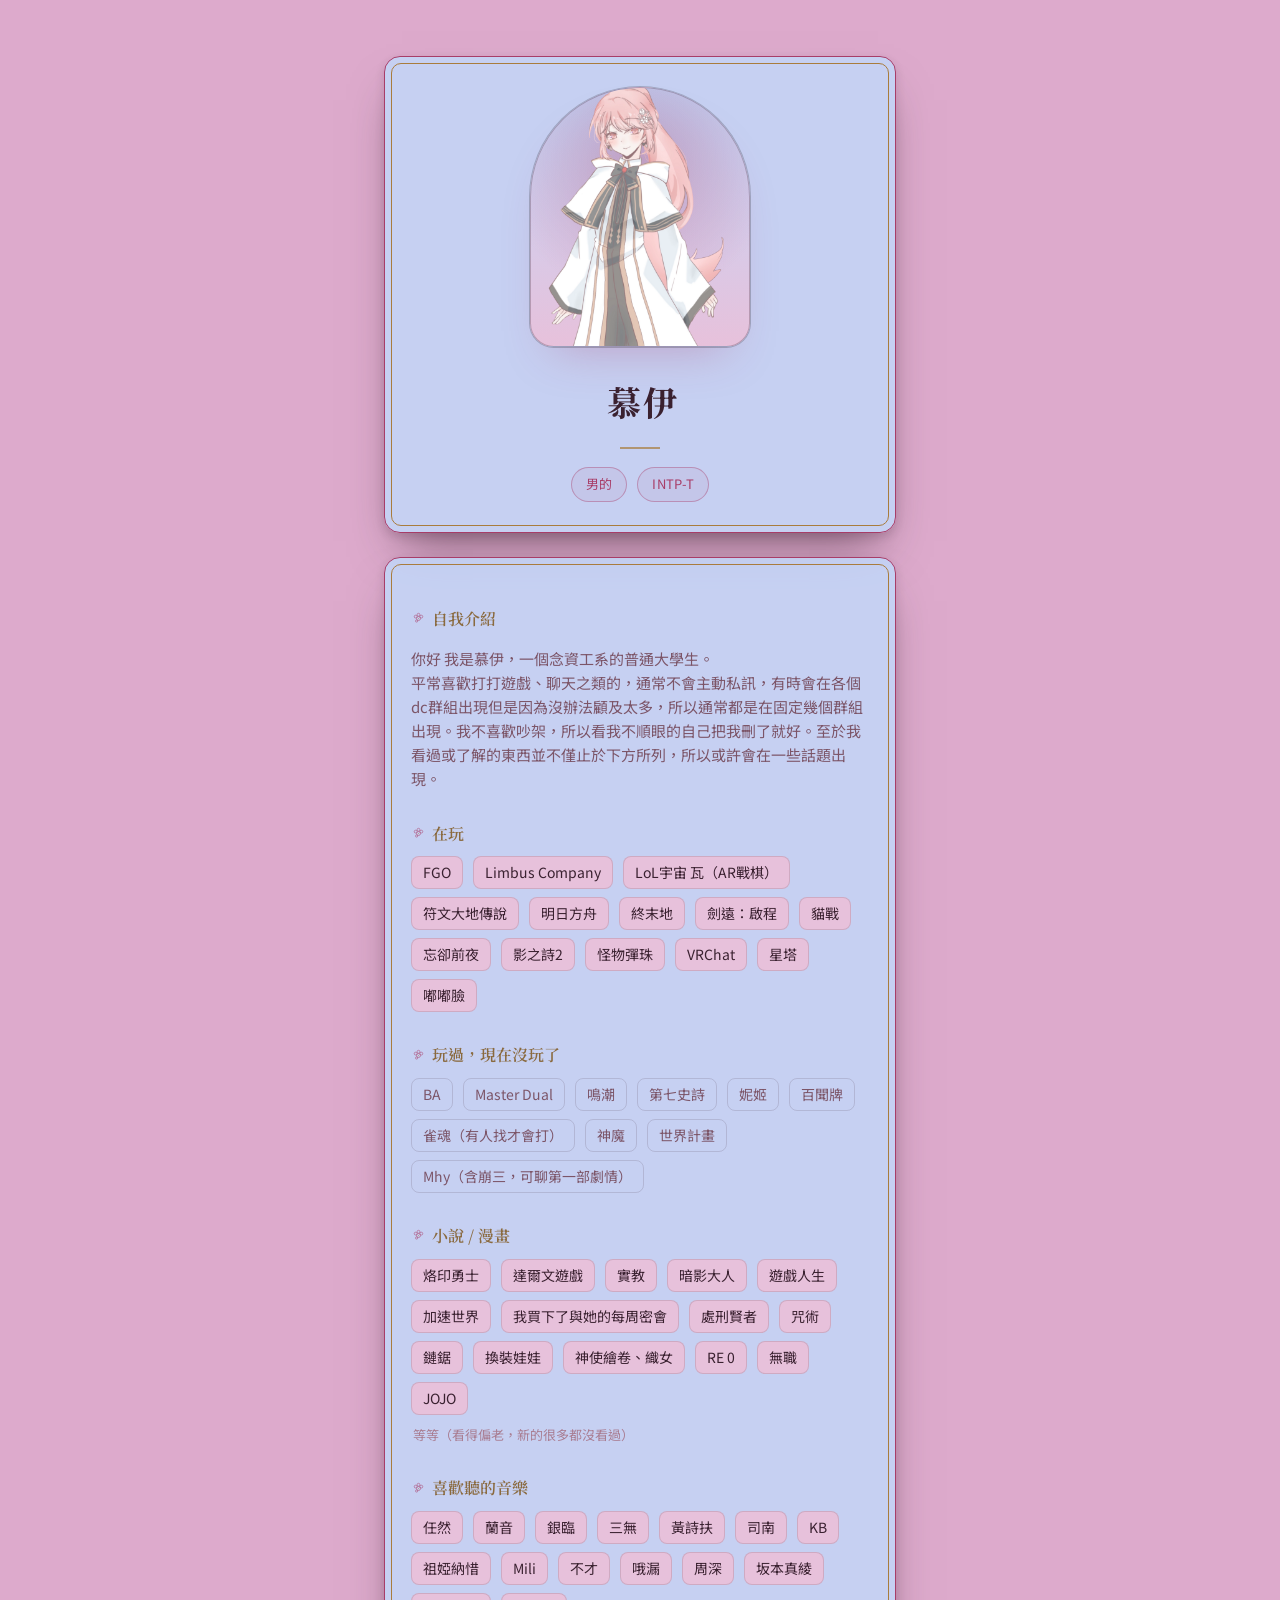
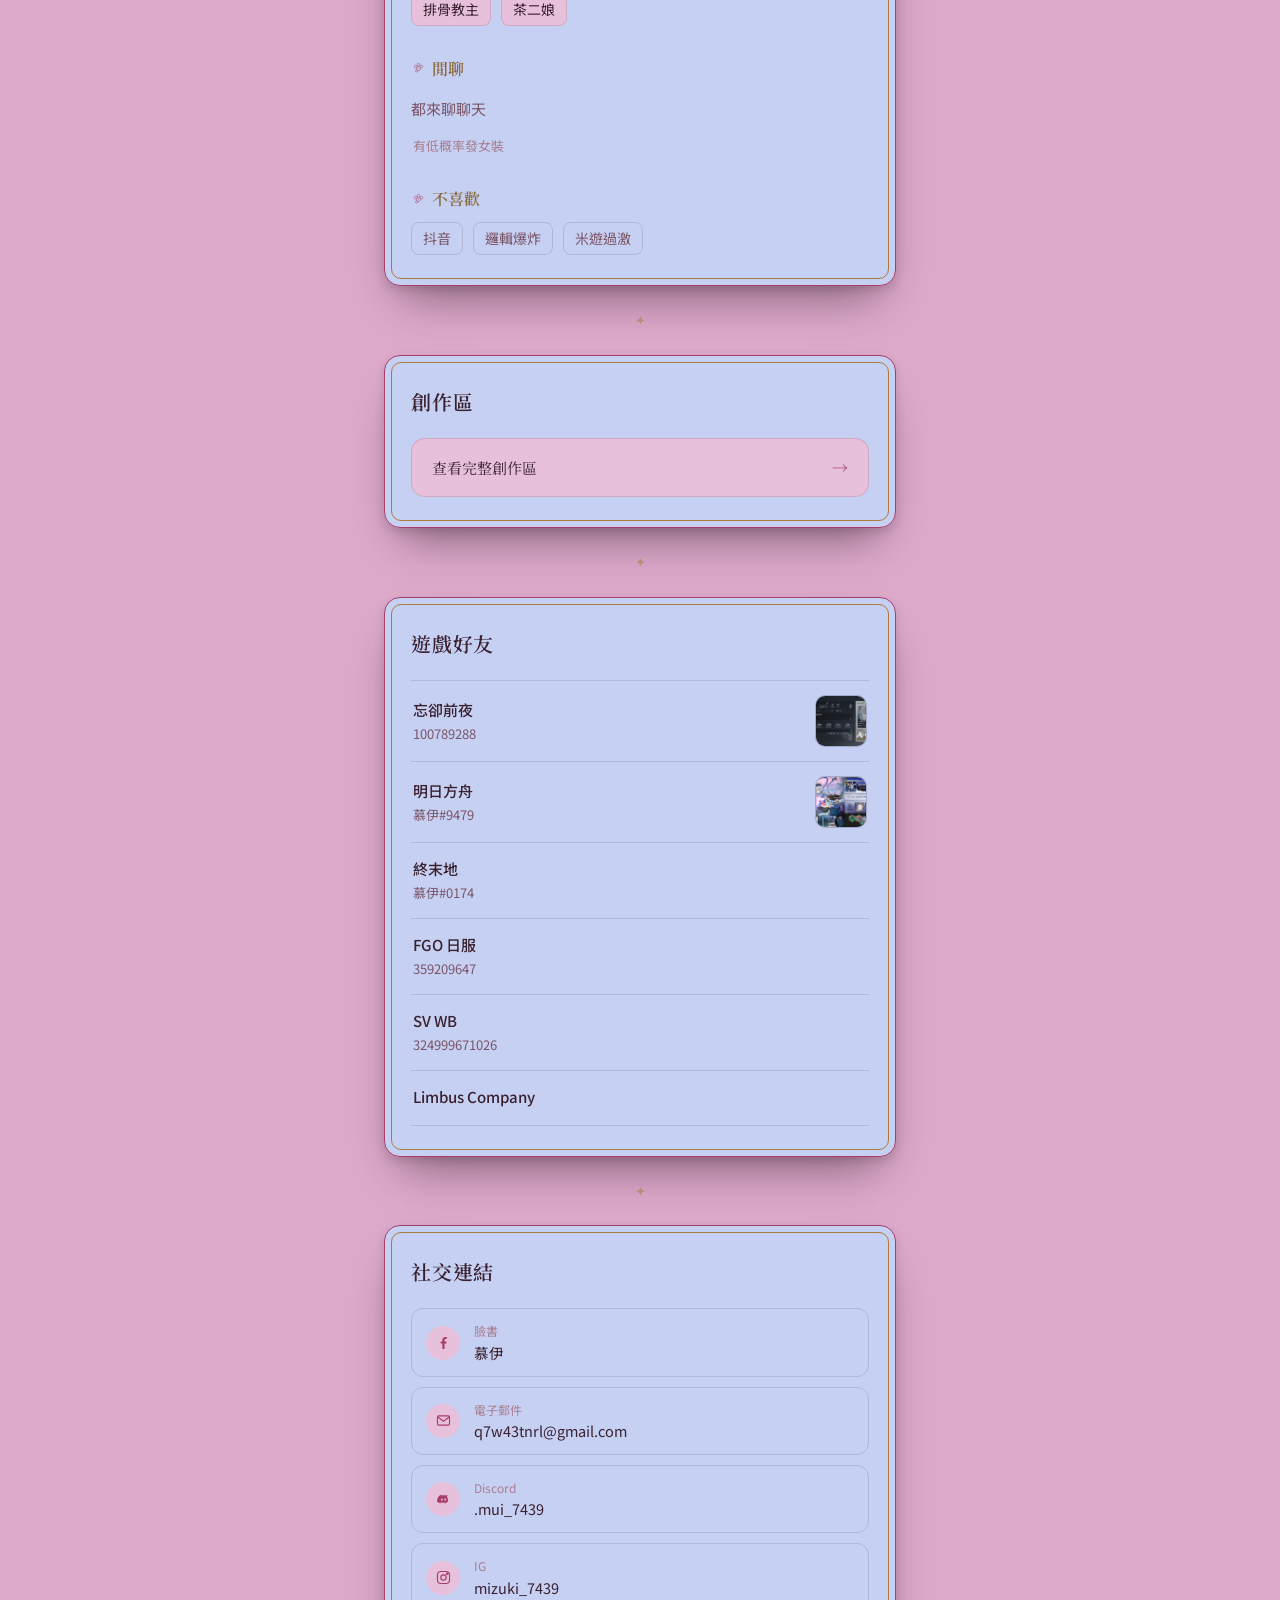
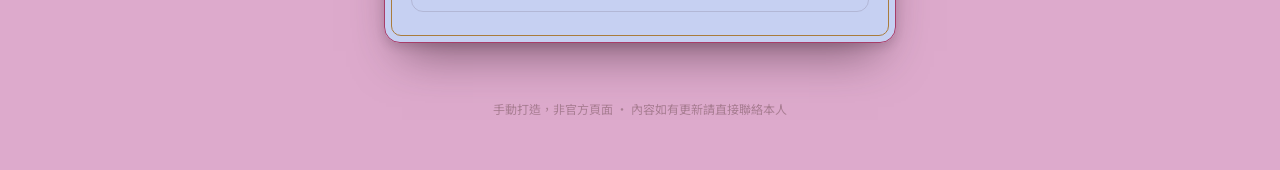
==== commit 471c108a: "Add files via upload" ====
--- a/index.html
+++ b/index.html
@@ -9,7 +9,7 @@
 <link rel="preconnect" href="https://fonts.googleapis.com">
 <link rel="preconnect" href="https://fonts.gstatic.com" crossorigin>
 <link href="https://fonts.googleapis.com/css2?family=Noto+Serif+TC:wght@500;700&family=Noto+Sans+TC:wght@400;500;700&display=swap" rel="stylesheet">
-<link rel="stylesheet" href="style.css?v=1.2" />
+<link rel="stylesheet" href="style.css?v=1.5" />
 </head>
 <body>
 
@@ -25,11 +25,11 @@
 
   <div class="divider" aria-hidden="true"><span>✦</span></div>
 
-  <!-- 圖片集連結 -->
+  <!-- 創作區連結 -->
   <section class="section card-section" id="works-link-section">
-    <h2 class="section-title">圖片集</h2>
+    <h2 class="section-title">創作區</h2>
     <a class="works-link" href="works.html">
-      查看完整圖片集
+      查看完整創作區
       <span class="works-link-arrow">→</span>
     </a>
   </section>
@@ -65,7 +65,7 @@
   </div>
 </div>
 
-<script src="data.js?v=1.2"></script>
-<script src="script.js?v=1.2"></script>
+<script src="data.js?v=1.5"></script>
+<script src="script.js?v=1.5"></script>
 </body>
 </html>
--- a/style.css
+++ b/style.css
@@ -434,6 +434,23 @@
 .works-link:hover { border-color: var(--rose); transform: translateX(2px); }
 .works-link-arrow { color: var(--rose); font-size: 16px; }
 
+.works-link-list {
+  display: flex;
+  flex-direction: column;
+  gap: 12px;
+}
+
+.category-intro {
+  font-size: 14.5px;
+  line-height: 1.8;
+  color: var(--text-muted);
+  white-space: pre-line;
+  margin: 0 0 26px;
+  padding-bottom: 22px;
+  border-bottom: 1px solid var(--line);
+}
+.category-intro[hidden] { display: none; }
+
 /* ---------------- 圖片集頁面（works.html）---------------- */
 
 .back-link {
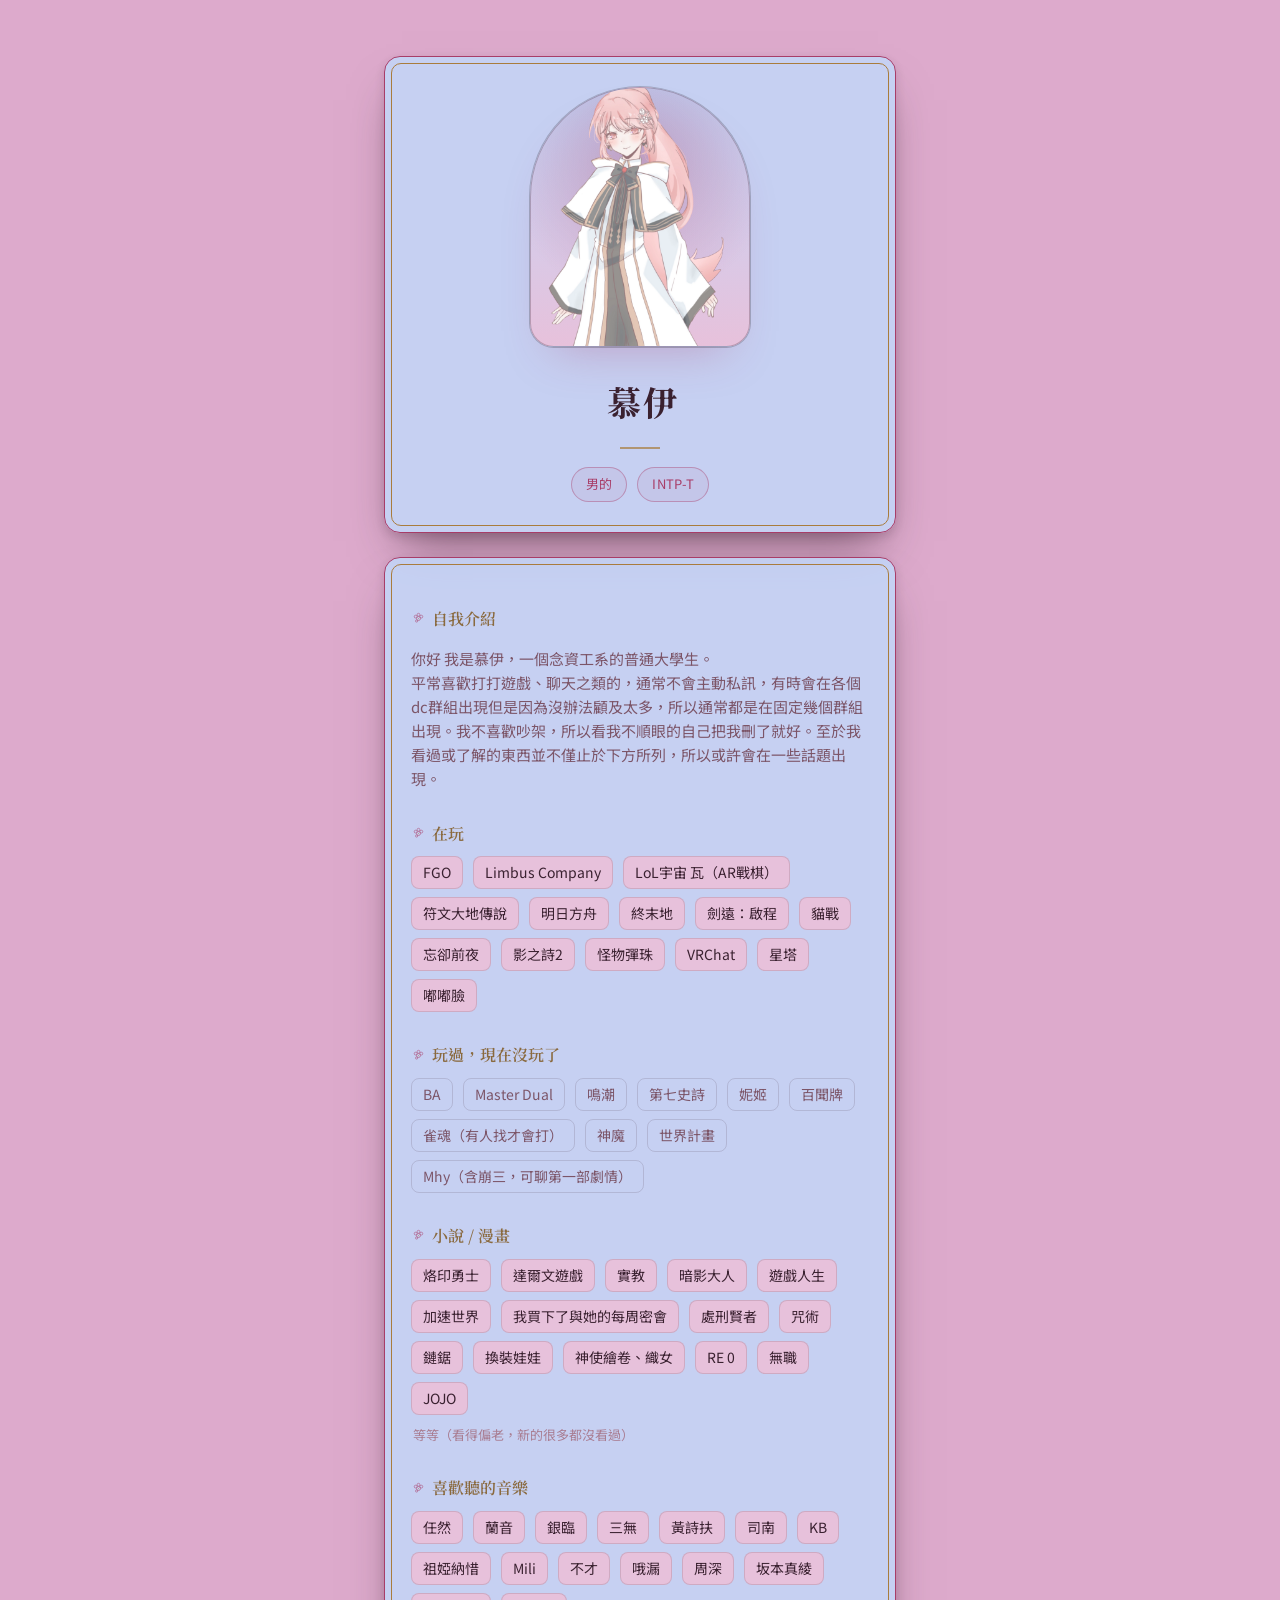
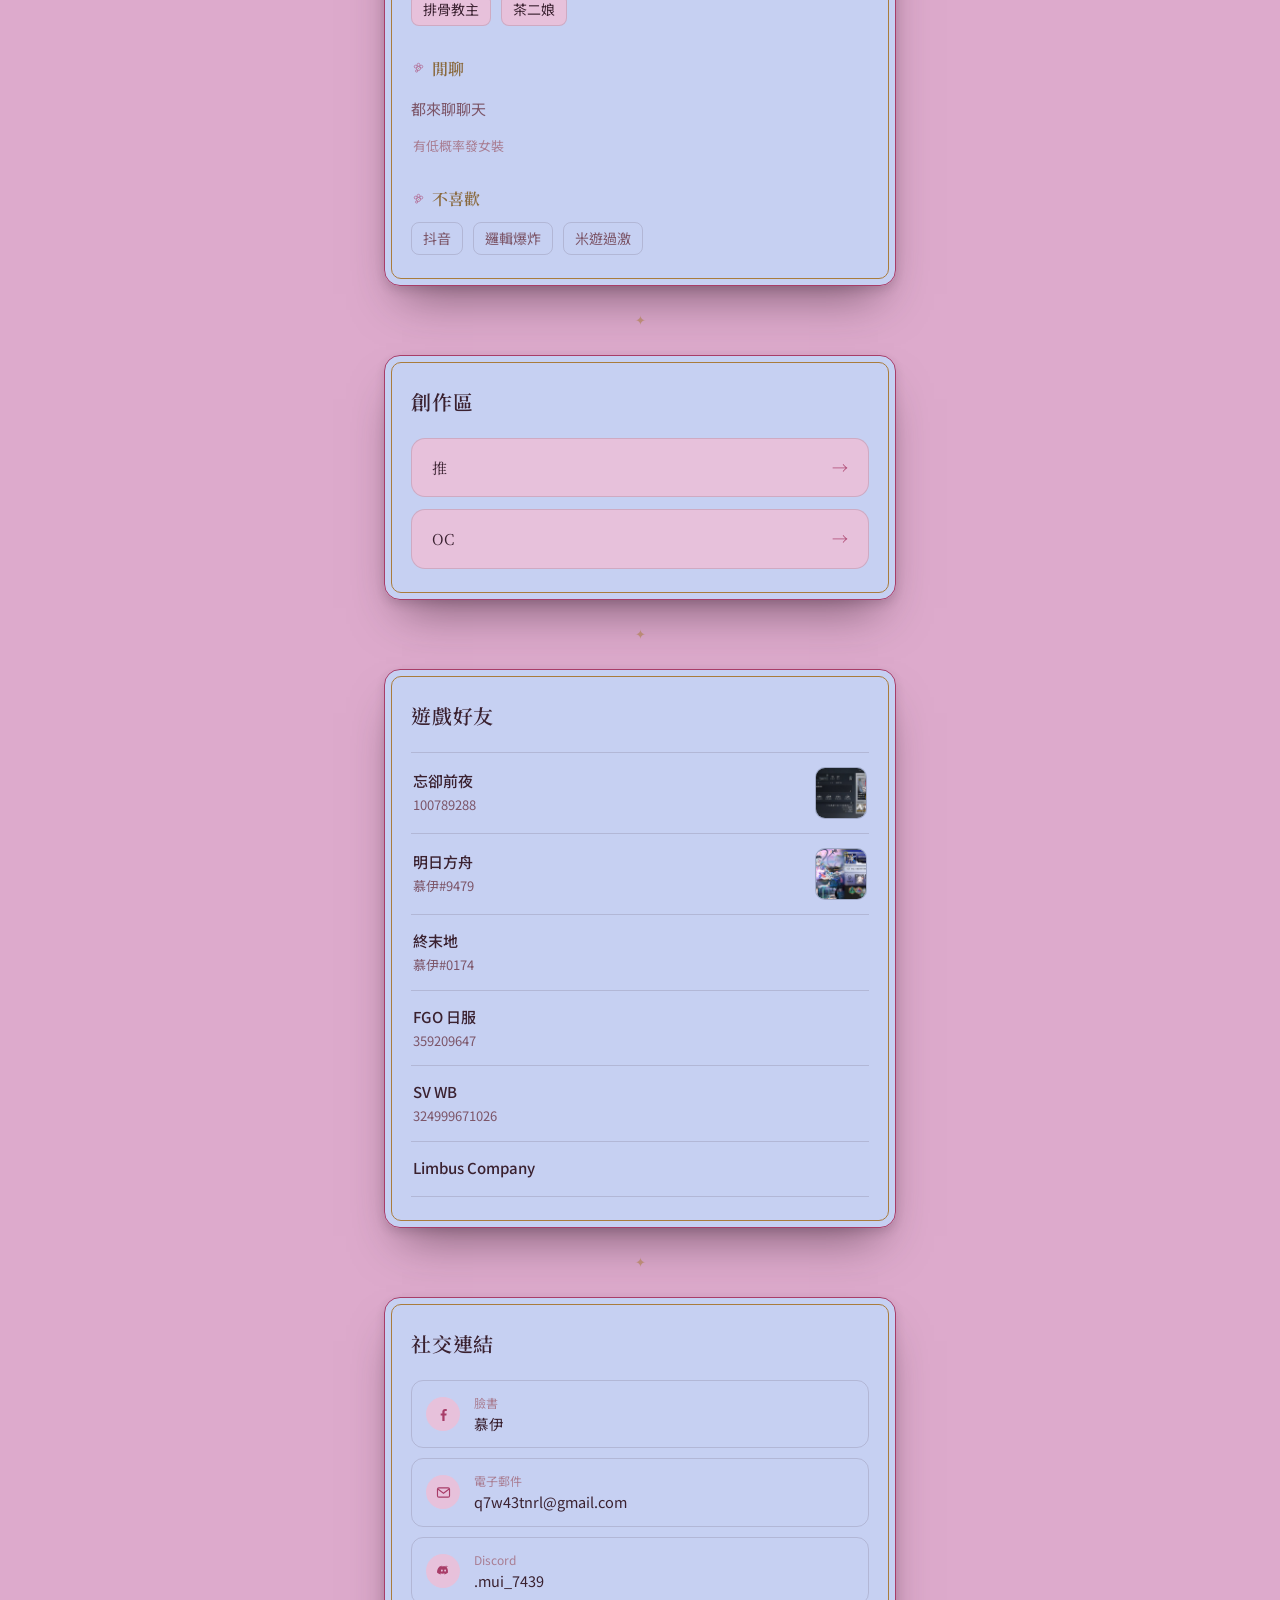
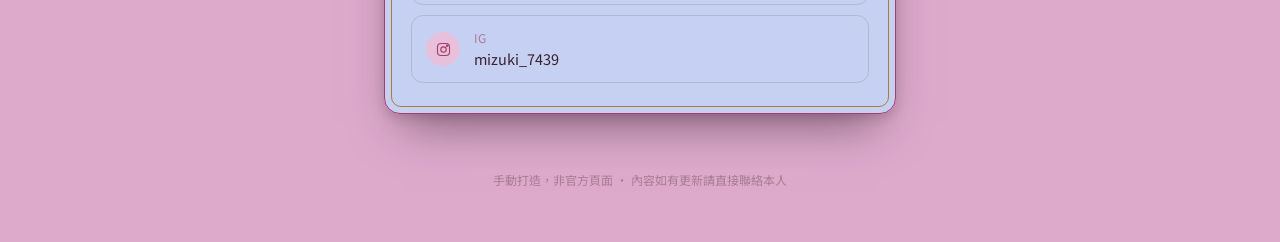
==== commit 8c8f6ced: "Add files via upload" ====
--- a/index.html
+++ b/index.html
@@ -9,7 +9,7 @@
 <link rel="preconnect" href="https://fonts.googleapis.com">
 <link rel="preconnect" href="https://fonts.gstatic.com" crossorigin>
 <link href="https://fonts.googleapis.com/css2?family=Noto+Serif+TC:wght@500;700&family=Noto+Sans+TC:wght@400;500;700&display=swap" rel="stylesheet">
-<link rel="stylesheet" href="style.css?v=1.5" />
+<link rel="stylesheet" href="style.css?v=1.6" />
 </head>
 <body>
 
@@ -28,10 +28,16 @@
   <!-- 創作區連結 -->
   <section class="section card-section" id="works-link-section">
     <h2 class="section-title">創作區</h2>
-    <a class="works-link" href="works.html">
-      查看完整創作區
-      <span class="works-link-arrow">→</span>
-    </a>
+    <div class="works-link-list">
+      <a class="works-link" href="gallery-tui.html">
+        推
+        <span class="works-link-arrow">→</span>
+      </a>
+      <a class="works-link" href="gallery-oc.html">
+        OC
+        <span class="works-link-arrow">→</span>
+      </a>
+    </div>
   </section>
 
   <div class="divider" aria-hidden="true"><span>✦</span></div>
@@ -65,7 +71,7 @@
   </div>
 </div>
 
-<script src="data.js?v=1.5"></script>
-<script src="script.js?v=1.5"></script>
+<script src="data.js?v=1.6"></script>
+<script src="script.js?v=1.6"></script>
 </body>
 </html>
--- a/style.css
+++ b/style.css
@@ -440,6 +440,10 @@
   gap: 12px;
 }
 
+.articles-link {
+  margin-bottom: 26px;
+}
+
 .category-intro {
   font-size: 14.5px;
   line-height: 1.8;
@@ -450,6 +454,13 @@
   border-bottom: 1px solid var(--line);
 }
 .category-intro[hidden] { display: none; }
+
+.article-body {
+  font-size: 15px;
+  line-height: 1.9;
+  color: var(--text);
+  white-space: pre-line;
+}
 
 /* ---------------- 圖片集頁面（works.html）---------------- */
 
